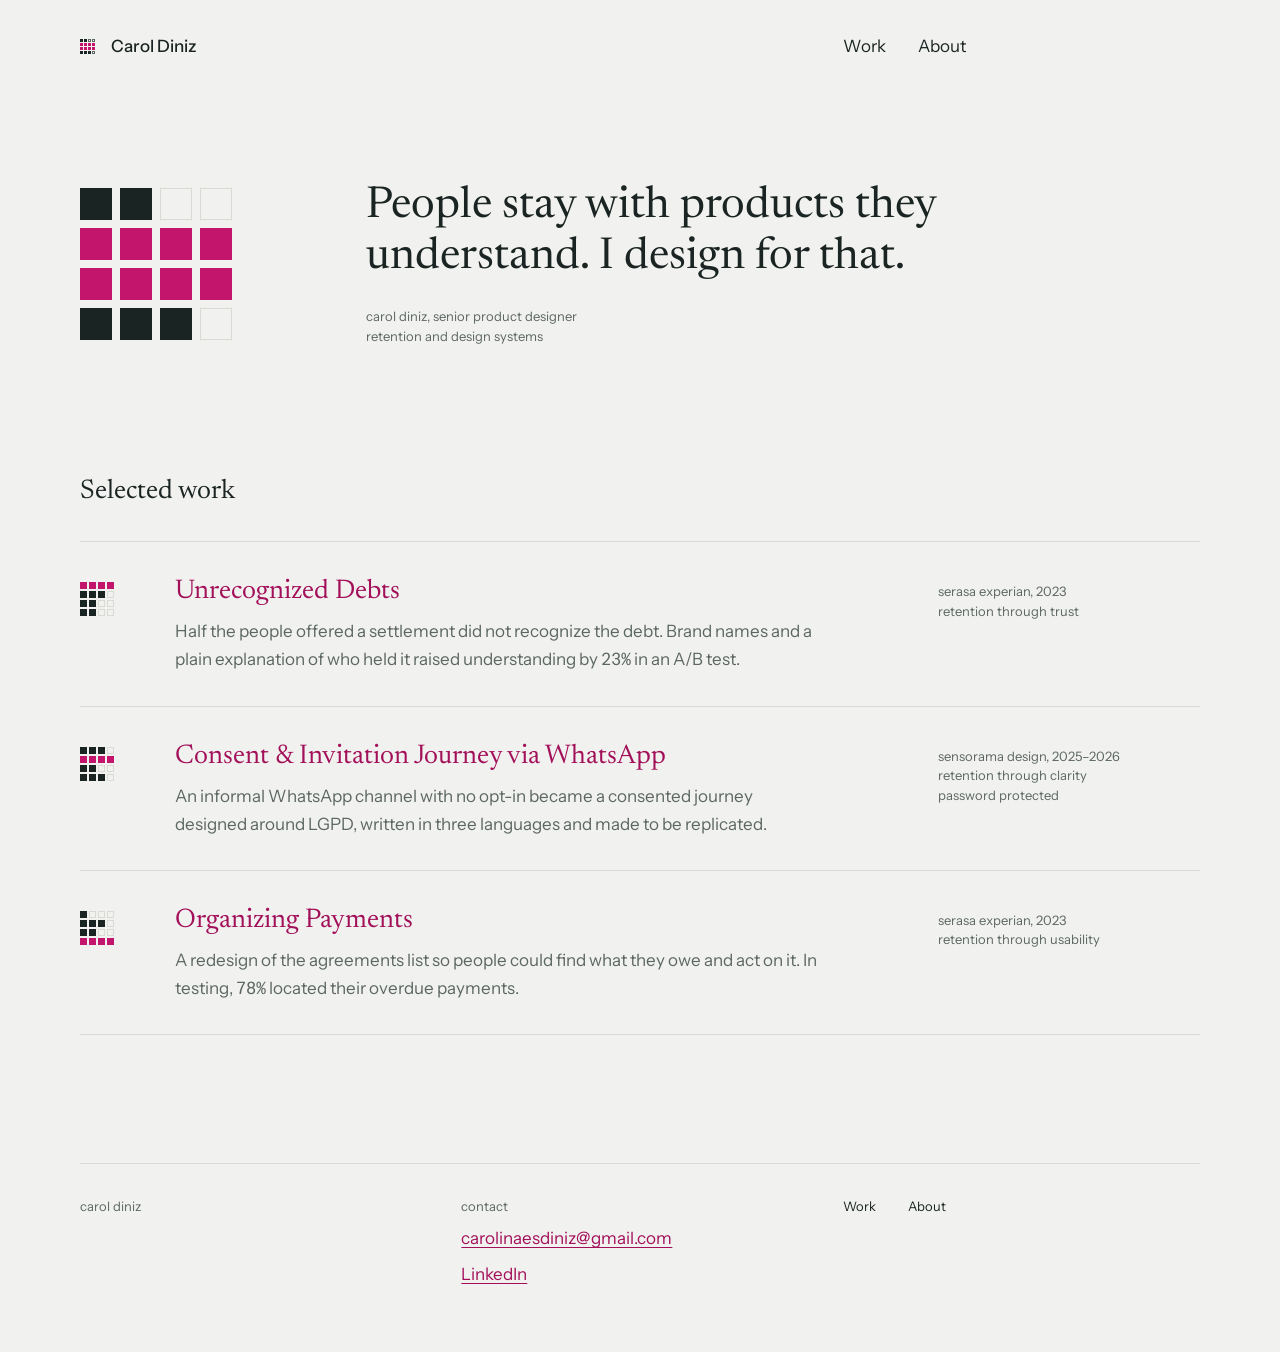
==== index.html @ 0426973d "initial commit" ====
<!doctype html>
<html lang="en">
<head>
<meta charset="utf-8">
<meta name="viewport" content="width=device-width, initial-scale=1, viewport-fit=cover">
<title>Carol Diniz</title>
<meta name="description" content="Carol Diniz, senior product designer working on retention and design systems. People stay with products they understand.">
<!-- link preview -->
<link rel="canonical" href="https://carolinaesdiniz.com/">
<meta property="og:type" content="website">
<meta property="og:site_name" content="Carol Diniz">
<meta property="og:title" content="Carol Diniz, senior product designer">
<meta property="og:description" content="People stay with products they understand. Senior product designer working on retention and design systems.">
<meta property="og:url" content="https://carolinaesdiniz.com/">
<meta property="og:image" content="https://carolinaesdiniz.com/img/og/home.png">
<meta property="og:image:width" content="1200">
<meta property="og:image:height" content="630">
<meta property="og:image:alt" content="Carol Diniz’s personal glyph next to the line “People stay with products they understand. I design for that.”">
<meta name="twitter:card" content="summary_large_image">
<!-- /link preview -->
<link rel="icon" href="favicon.svg" type="image/svg+xml">
<link rel="preconnect" href="https://fonts.googleapis.com">
<link rel="preconnect" href="https://fonts.gstatic.com" crossorigin>
<link rel="stylesheet" href="https://fonts.googleapis.com/css2?family=Instrument+Sans:wght@400;500&family=Newsreader:opsz,wght@6..72,400&display=swap">
<link rel="stylesheet" href="css/tokens.css">
<link rel="stylesheet" href="css/base.css">
<link rel="stylesheet" href="css/glyph.css">
<link rel="stylesheet" href="css/site.css">
</head>
<body>

<header class="frame grid site-header">
  <a class="home-link" href="index.html" aria-label="Carol Diniz, home">
    <span data-glyph="carol" data-size="xs" aria-hidden="true"></span>
    <span>Carol Diniz</span>
  </a>
  <nav class="site-nav" aria-label="Main">
    <a href="#work">Work</a>
    <a href="about.html">About</a>
  </nav>
</header>

<main>

  <section class="frame grid hero" aria-labelledby="statement">
    <div class="glyph-slot">
      <span data-glyph="carol" data-size="hero"></span>
    </div>
    <div class="statement">
      <h1 class="t-hero" id="statement">People stay with products they understand. I&nbsp;design for that.</h1>
      <p class="t-meta">carol diniz, senior product designer<br>retention and design systems</p>
    </div>
  </section>

  <section class="frame work" id="work" aria-labelledby="work-title">
    <h2 class="t-section" id="work-title">Selected work</h2>

    <ul class="work-list">

      <li class="grid work-item">
        <div class="glyph-slot"><span data-glyph="unrecognized-debts" data-size="s"></span></div>
        <div class="summary">
          <h3 class="t-section title"><a href="work/unrecognized-debts.html">Unrecognized Debts</a></h3>
          <p class="t-body">Half the people offered a settlement did not recognize the debt. Brand names and a plain explanation of who held it raised understanding by <span class="t-num">23%</span> in an A/B test.</p>
        </div>
        <p class="t-meta meta">serasa experian, 2023<br>retention through trust</p>
      </li>

      <li class="grid work-item">
        <div class="glyph-slot"><span data-glyph="whatsapp-consent-journey" data-size="s"></span></div>
        <div class="summary">
          <h3 class="t-section title"><a href="work/whatsapp-consent-journey.html">Consent &amp; Invitation Journey via WhatsApp</a></h3>
          <p class="t-body">An informal WhatsApp channel with no opt-in became a consented journey designed around LGPD, written in three languages and made to be replicated.</p>
        </div>
        <p class="t-meta meta">sensorama design, 2025–2026<br>retention through clarity<br>password protected</p>
      </li>

      <li class="grid work-item">
        <div class="glyph-slot"><span data-glyph="organizing-payments" data-size="s"></span></div>
        <div class="summary">
          <h3 class="t-section title"><a href="work/organizing-payments.html">Organizing Payments</a></h3>
          <p class="t-body">A redesign of the agreements list so people could find what they owe and act on it. In testing, <span class="t-num">78%</span> located their overdue payments.</p>
        </div>
        <p class="t-meta meta">serasa experian, 2023<br>retention through usability</p>
      </li>

    </ul>
  </section>

</main>

<footer class="frame">
  <div class="grid site-footer">
    <p class="t-meta">carol diniz</p>
    <div class="contact">
      <p class="t-meta">contact</p>
      <ul>
        <li><a href="mailto:carolinaesdiniz@gmail.com">carolinaesdiniz@gmail.com</a></li>
        <li><a href="https://www.linkedin.com/in/carolinaesdiniz/" rel="me">LinkedIn</a></li>
      </ul>
    </div>
    <nav aria-label="Footer">
      <a href="#work">Work</a>
      <a href="about.html">About</a>
    </nav>
  </div>
</footer>

<script src="js/data.js"></script>
<script src="js/glyph.js"></script>
</body>
</html>
---- css/tokens.css ----
/* ==========================================================
   Ponto — design tokens
   Source of truth: identidade-portfolio.md
   ========================================================== */

:root,
[data-theme="light"] {
  /* Color — light */
  --paper:       #F1F2EF;  /* background */
  --surface:     #FFFFFF;
  --ink:         #1A2422;  /* main text, ink glyph cells */
  --text-2:      #5C6663;  /* secondary text */
  --hairline:    #D8DAD4;
  --accent:      #C2156B;  /* anilina, graphic: glyph cells, focus ring */
  --accent-text: #A3105A;  /* anilina, text: links */
  color-scheme: light;

  /* Type families */
  --font-voice: "Newsreader", Georgia, "Times New Roman", serif;
  --font-ui:    "Instrument Sans", system-ui, -apple-system, "Segoe UI", sans-serif;

  /* Type scale (base 16px) */
  --fs-hero: 44px;    --lh-hero: 1.15;     /* serif, 30px on mobile */
  --fs-case: 34px;    --lh-case: 1.2;      /* serif */
  --fs-section: 27px; --lh-section: 1.3;   /* serif */
  --fs-sub: 21px;     --lh-sub: 1.4;       /* sans, weight 500 */
  --fs-body: 17px;    --lh-body: 1.65;     /* sans */
  --fs-long: 19px;    --lh-long: 1.75;     /* serif, long-form body */
  --fs-meta: 13px;    --lh-meta: 1.5;      /* sans */

  /* Line length */
  --measure-ui: 72ch;
  --measure-voice: 78ch;

  /* Spacing — every step is a multiple of 8 */
  --s1: 8px;
  --s2: 16px;
  --s3: 24px;
  --s4: 32px;
  --s6: 48px;
  --s8: 64px;
  --s12: 96px;
  --s16: 128px;

  /* Layout */
  --max: 1120px;
  --gutter: 24px;
  --columns: 12;
  --radius: 2px;      /* surfaces only; glyph cells are always 0 */
  --rule: 1px solid var(--hairline);

  /* Motion */
  --dur-fast: 120ms;
  --dur: 200ms;
  --ease-out: cubic-bezier(0.2, 0, 0, 1);
  --glyph-step: 40ms; /* delay between cells when the case glyph draws */
}

@media (max-width: 640px) {
  :root { --fs-hero: 30px; }
}

@media (prefers-color-scheme: dark) {
  :root:not([data-theme="light"]) {
    --paper:       #131A19;
    --surface:     #1A2221;
    --ink:         #ECEEE9;
    --text-2:      #9AA39F;
    --hairline:    #2C3533;
    --accent:      #FF71A8;
    --accent-text: #FF71A8;
    color-scheme: dark;
  }
}

[data-theme="dark"] {
  --paper:       #131A19;
  --surface:     #1A2221;
  --ink:         #ECEEE9;
  --text-2:      #9AA39F;
  --hairline:    #2C3533;
  --accent:      #FF71A8;
  --accent-text: #FF71A8;
  color-scheme: dark;
}
---- css/base.css ----
/* ==========================================================
   Ponto — base styles
   ========================================================== */

*, *::before, *::after { box-sizing: border-box; }

html { -webkit-text-size-adjust: 100%; }

body {
  margin: 0;
  background: var(--paper);
  color: var(--ink);
  font-family: var(--font-ui);
  font-size: var(--fs-body);
  line-height: var(--lh-body);
  font-weight: 400;
  -webkit-font-smoothing: antialiased;
  text-rendering: optimizeLegibility;
}

/* Page frame: 12 columns, 24px gutter, 1120px max, left aligned */
.frame {
  width: 100%;
  max-width: calc(var(--max) + 2 * var(--gutter));
  margin-inline: auto;          /* the frame sits in the window; content inside is left aligned */
  padding-inline: var(--gutter);
}
@media (max-width: 640px) {
  .frame { padding-inline: var(--s2); }
}

.grid {
  display: grid;
  grid-template-columns: repeat(var(--columns), minmax(0, 1fr));
  column-gap: var(--gutter);
}

/* Voice — serif */
.t-hero, .t-case, .t-section, .t-long {
  font-family: var(--font-voice);
  font-weight: 400;
  font-optical-sizing: auto;
  max-width: var(--measure-voice);
  text-wrap: balance;
}
.t-hero    { font-size: var(--fs-hero);    line-height: var(--lh-hero); }
.t-case    { font-size: var(--fs-case);    line-height: var(--lh-case); }
.t-section { font-size: var(--fs-section); line-height: var(--lh-section); }
.t-long    { font-size: var(--fs-long);    line-height: var(--lh-long); text-wrap: pretty; }

/* Interface — sans */
.t-sub  { font-size: var(--fs-sub);  line-height: var(--lh-sub);  font-weight: 500; max-width: var(--measure-ui); }
.t-body { font-size: var(--fs-body); line-height: var(--lh-body); max-width: var(--measure-ui); }
.t-meta { font-size: var(--fs-meta); line-height: var(--lh-meta); color: var(--text-2); }
/* metadata: lowercase, comma separated, never spaced caps, never middle dots */

.t-num { font-variant-numeric: tabular-nums; }

h1, h2, h3, h4, p, ul, ol, dl, figure { margin: 0; }

/* Links: accent text colour, no arrow glyphs */
a {
  color: var(--accent-text);
  text-decoration-line: underline;
  text-decoration-thickness: 1px;
  text-underline-offset: 3px;
  transition: text-decoration-color var(--dur-fast) var(--ease-out);
}
a:hover { text-decoration-thickness: 2px; }

/* Keyboard focus: accent ring, 2px offset, everywhere */
:focus-visible {
  outline: 2px solid var(--accent);
  outline-offset: 2px;
  border-radius: var(--radius);
}

button {
  font: inherit;
  color: var(--ink);
  background: var(--surface);
  border: var(--rule);
  border-radius: var(--radius);
  padding: var(--s1) var(--s2);
  cursor: pointer;
  transition: border-color var(--dur-fast) var(--ease-out);
}
button:hover { border-color: var(--ink); }

/* Separation is hairline + space. No shadows anywhere. */
.rule { border: 0; border-top: var(--rule); margin: 0; }

.visually-hidden {
  position: absolute !important;
  width: 1px; height: 1px;
  overflow: hidden; clip: rect(0 0 0 0);
  white-space: nowrap;
}
---- css/glyph.css ----
/* ==========================================================
   Ponto — glyph component
   Cells are square (radius 0), crisp, never rotated or mirrored.
   ========================================================== */

.glyph {
  display: block;
  flex: none;
  shape-rendering: crispEdges;
  overflow: visible;
}

.glyph .c-accent { fill: var(--accent); }
.glyph .c-ink    { fill: var(--ink); }
.glyph .c-empty  { fill: none; stroke: var(--hairline); stroke-width: 1; }

/* Approved resolution: at the smallest size the hairline disappears,
   so empty cells use the secondary text colour there. */
.glyph--xs .c-empty { stroke: var(--text-2); }

/* The one orchestrated moment: the case-page glyph draws itself
   cell by cell, row by row, 40ms apart, once. */
.glyph--draw rect {
  animation: glyph-cell var(--dur-fast) var(--ease-out) both;
  animation-delay: calc(var(--i) * var(--glyph-step));
}
@keyframes glyph-cell {
  from { opacity: 0; }
  to   { opacity: 1; }
}
@media (prefers-reduced-motion: reduce) {
  .glyph--draw rect { animation: none; }
}

/* 404 only: every cell is empty, so the outline uses the secondary
   text colour to stay visible (the hairline alone is 1.25:1). */
.glyph-empty .c-empty { stroke: var(--text-2); }
---- css/site.css ----
/* ==========================================================
   Ponto — site layout: header, home hero, work list, footer
   ========================================================== */

/* Header ---------------------------------------------------- */
.site-header {
  padding-block: var(--s4);
  align-items: center;
}
.site-header .home-link {
  grid-column: 1 / span 6;
  display: inline-flex;
  align-items: center;
  gap: var(--s2);
  justify-self: start;
  color: var(--ink);
  text-decoration: none;
  font-weight: 500;
}
.site-header .home-link:hover { text-decoration: underline; text-decoration-thickness: 1px; text-underline-offset: 3px; }
.site-nav {
  grid-column: 9 / span 4;
  display: flex;
  gap: var(--s4);
}
.site-nav a,
.site-footer nav a { color: var(--ink); text-decoration: none; }
.site-nav a:hover,
.site-nav a[aria-current="page"],
.site-footer nav a:hover { text-decoration: underline; text-decoration-thickness: 1px; text-underline-offset: 3px; }

/* Home hero ------------------------------------------------- */
.hero {
  padding-block: var(--s12) var(--s16);
  row-gap: var(--s4);
  align-items: start;
}
.hero .glyph-slot { grid-column: 1 / span 3; }
.hero .statement {
  grid-column: 4 / span 8;
  display: grid;
  gap: var(--s3);
  /* optically aligns the first line with the top row of the glyph */
  margin-top: -6px;
}
.hero .statement .t-meta { max-width: var(--measure-ui); }

/* Work list ------------------------------------------------- */
.work { display: grid; gap: var(--s4); padding-bottom: var(--s16); }
.work-list { list-style: none; padding: 0; border-bottom: var(--rule); }

.work-item {
  position: relative;
  padding-block: var(--s4);
  border-top: var(--rule);
  row-gap: var(--s2);
}
.work-item .glyph-slot { grid-column: 1 / span 1; padding-top: var(--s1); }
.work-item .summary {
  grid-column: 2 / span 7;
  display: grid;
  gap: var(--s1);
}
.work-item .summary .t-body { color: var(--text-2); }
.work-item .meta {
  grid-column: 10 / span 3;
  padding-top: var(--s1);
}

.work-item .title a {
  color: var(--accent-text);
  text-decoration-line: underline;
  text-decoration-color: transparent;
  text-decoration-thickness: 1px;
  text-underline-offset: 4px;
  transition: text-decoration-color var(--dur) var(--ease-out);
}
/* the whole row is the click target; the title carries the link */
.work-item .title a::after { content: ""; position: absolute; inset: 0; }
.work-item:hover .title a,
.work-item .title a:focus-visible { text-decoration-color: currentColor; }
.work-item .title a:focus-visible { outline: none; }
.work-item:has(a:focus-visible) {
  outline: 2px solid var(--accent);
  outline-offset: 2px;
  border-radius: var(--radius);
}

/* Footer ---------------------------------------------------- */
.site-footer {
  padding-block: var(--s4) var(--s8);
  border-top: var(--rule);
  align-items: baseline;
}
.site-footer { row-gap: var(--s3); }
.site-footer > .t-meta { grid-column: 1 / span 4; }
.site-footer .contact { grid-column: 5 / span 4; display: grid; gap: var(--s1); }
.site-footer .contact ul { list-style: none; padding: 0; display: grid; gap: var(--s1); }
.site-footer .contact a { overflow-wrap: anywhere; }
.site-footer nav { grid-column: 9 / span 4; display: flex; gap: var(--s4); font-size: var(--fs-meta); }

/* Tablet ---------------------------------------------------- */
@media (max-width: 960px) {
  .hero .glyph-slot { grid-column: 1 / -1; }
  .hero .statement { grid-column: 1 / span 10; margin-top: 0; }
  .work-item .glyph-slot { grid-column: 1 / span 2; }
  .work-item .summary { grid-column: 3 / span 10; }
  .work-item .meta { grid-column: 3 / span 10; padding-top: 0; }
  .site-nav { grid-column: 7 / span 6; }
  .site-footer > .t-meta { grid-column: 1 / span 6; }
  .site-footer .contact { grid-column: 7 / span 6; }
  .site-footer nav { grid-column: 7 / span 6; }
}

/* Phone ----------------------------------------------------- */
@media (max-width: 640px) {
  .site-header { padding-block: var(--s3); }
  .hero { padding-block: var(--s8) var(--s12); }
  .hero .statement { grid-column: 1 / -1; }
  .work-item .glyph-slot { grid-column: 1 / -1; padding-top: 0; }
  .work-item .summary,
  .work-item .meta { grid-column: 1 / -1; }
  .site-header .home-link { grid-column: 1 / span 7; }
  .site-nav { grid-column: 8 / span 5; gap: var(--s2); }
  .site-footer > .t-meta,
  .site-footer .contact,
  .site-footer nav { grid-column: 1 / -1; }
}
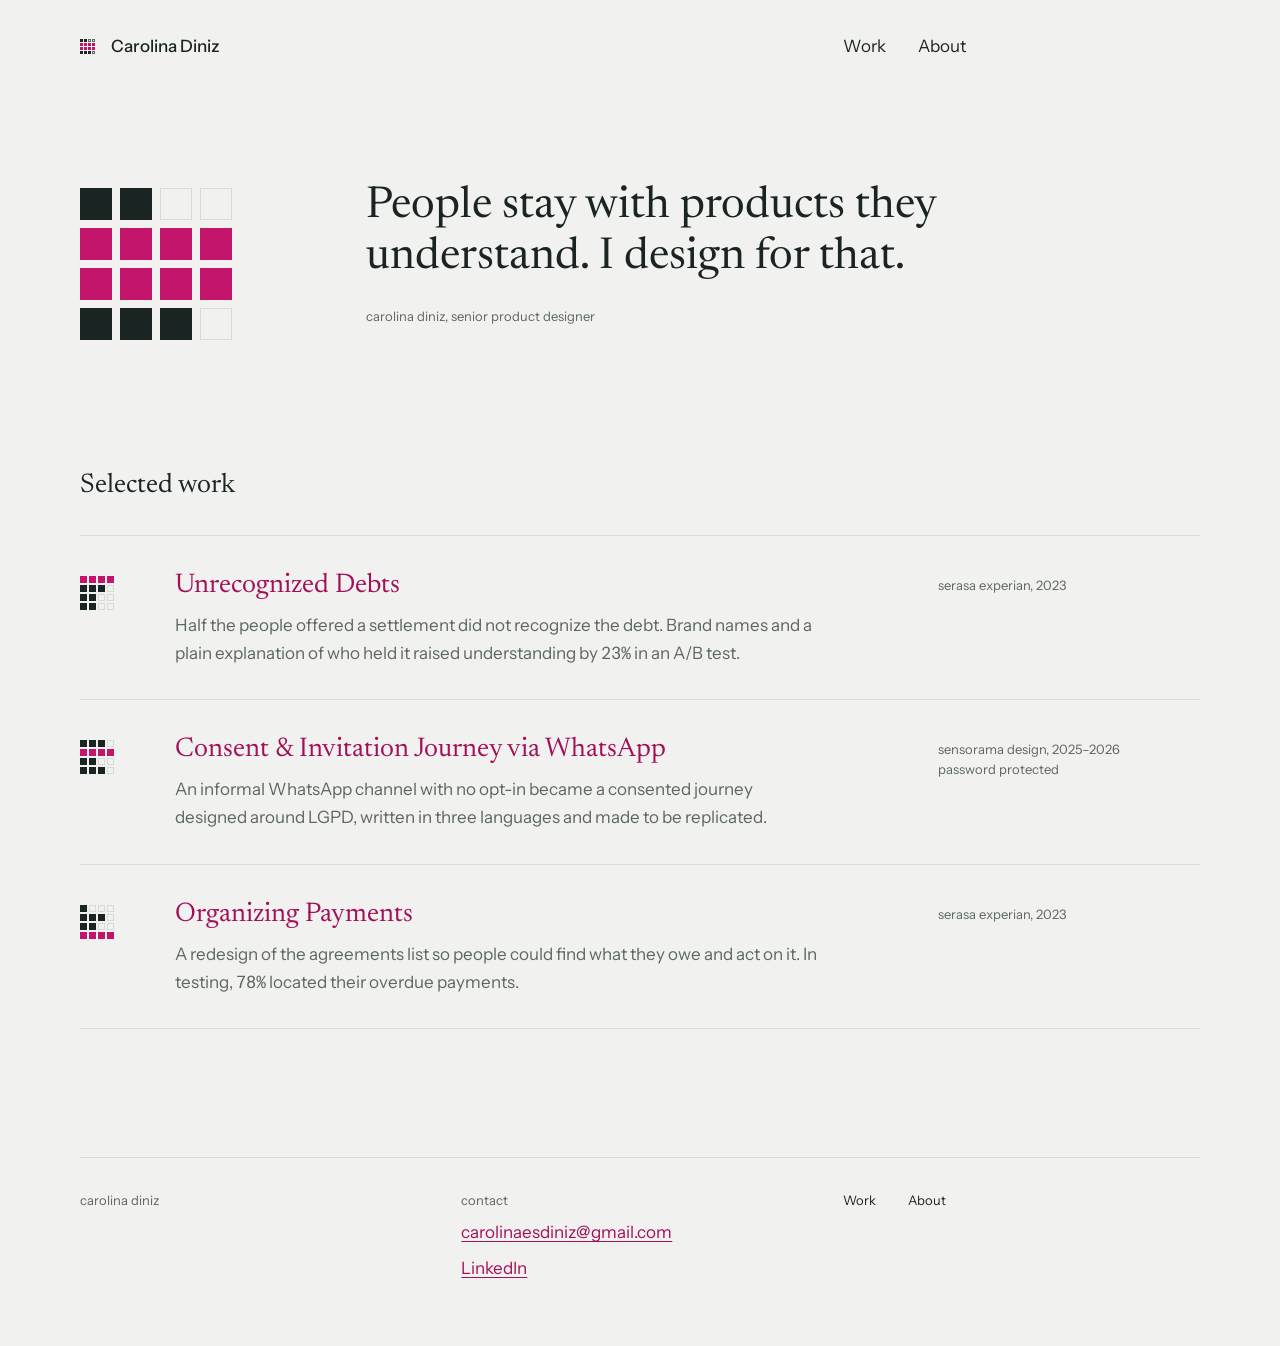
==== commit c872d2c6: "Update index.html" ====
--- a/index.html
+++ b/index.html
@@ -3,19 +3,19 @@
 <head>
 <meta charset="utf-8">
 <meta name="viewport" content="width=device-width, initial-scale=1, viewport-fit=cover">
-<title>Carol Diniz</title>
-<meta name="description" content="Carol Diniz, senior product designer working on retention and design systems. People stay with products they understand.">
+<title>Carolina Diniz</title>
+<meta name="description" content="Carolina Diniz, senior product designer making complex products clear to the people who use them. People stay with products they understand.">
 <!-- link preview -->
 <link rel="canonical" href="https://carolinaesdiniz.com/">
 <meta property="og:type" content="website">
-<meta property="og:site_name" content="Carol Diniz">
-<meta property="og:title" content="Carol Diniz, senior product designer">
-<meta property="og:description" content="People stay with products they understand. Senior product designer working on retention and design systems.">
+<meta property="og:site_name" content="Carolina Diniz">
+<meta property="og:title" content="Carolina Diniz, senior product designer">
+<meta property="og:description" content="People stay with products they understand. Senior product designer making complex products clear to the people who use them.">
 <meta property="og:url" content="https://carolinaesdiniz.com/">
 <meta property="og:image" content="https://carolinaesdiniz.com/img/og/home.png">
 <meta property="og:image:width" content="1200">
 <meta property="og:image:height" content="630">
-<meta property="og:image:alt" content="Carol Diniz’s personal glyph next to the line “People stay with products they understand. I design for that.”">
+<meta property="og:image:alt" content="Carolina Diniz’s personal glyph next to the line “People stay with products they understand. I design for that.”">
 <meta name="twitter:card" content="summary_large_image">
 <!-- /link preview -->
 <link rel="icon" href="favicon.svg" type="image/svg+xml">
@@ -30,9 +30,9 @@
 <body>
 
 <header class="frame grid site-header">
-  <a class="home-link" href="index.html" aria-label="Carol Diniz, home">
+  <a class="home-link" href="index.html" aria-label="Carolina Diniz, home">
     <span data-glyph="carol" data-size="xs" aria-hidden="true"></span>
-    <span>Carol Diniz</span>
+    <span>Carolina Diniz</span>
   </a>
   <nav class="site-nav" aria-label="Main">
     <a href="#work">Work</a>
@@ -48,7 +48,7 @@
     </div>
     <div class="statement">
       <h1 class="t-hero" id="statement">People stay with products they understand. I&nbsp;design for that.</h1>
-      <p class="t-meta">carol diniz, senior product designer<br>retention and design systems</p>
+      <p class="t-meta">carolina diniz, senior product designer</p>
     </div>
   </section>
 
@@ -63,7 +63,7 @@
           <h3 class="t-section title"><a href="work/unrecognized-debts.html">Unrecognized Debts</a></h3>
           <p class="t-body">Half the people offered a settlement did not recognize the debt. Brand names and a plain explanation of who held it raised understanding by <span class="t-num">23%</span> in an A/B test.</p>
         </div>
-        <p class="t-meta meta">serasa experian, 2023<br>retention through trust</p>
+        <p class="t-meta meta">serasa experian, 2023</p>
       </li>
 
       <li class="grid work-item">
@@ -72,7 +72,7 @@
           <h3 class="t-section title"><a href="work/whatsapp-consent-journey.html">Consent &amp; Invitation Journey via WhatsApp</a></h3>
           <p class="t-body">An informal WhatsApp channel with no opt-in became a consented journey designed around LGPD, written in three languages and made to be replicated.</p>
         </div>
-        <p class="t-meta meta">sensorama design, 2025–2026<br>retention through clarity<br>password protected</p>
+        <p class="t-meta meta">sensorama design, 2025–2026<br>password protected</p>
       </li>
 
       <li class="grid work-item">
@@ -81,7 +81,7 @@
           <h3 class="t-section title"><a href="work/organizing-payments.html">Organizing Payments</a></h3>
           <p class="t-body">A redesign of the agreements list so people could find what they owe and act on it. In testing, <span class="t-num">78%</span> located their overdue payments.</p>
         </div>
-        <p class="t-meta meta">serasa experian, 2023<br>retention through usability</p>
+        <p class="t-meta meta">serasa experian, 2023</p>
       </li>
 
     </ul>
@@ -91,7 +91,7 @@
 
 <footer class="frame">
   <div class="grid site-footer">
-    <p class="t-meta">carol diniz</p>
+    <p class="t-meta">carolina diniz</p>
     <div class="contact">
       <p class="t-meta">contact</p>
       <ul>
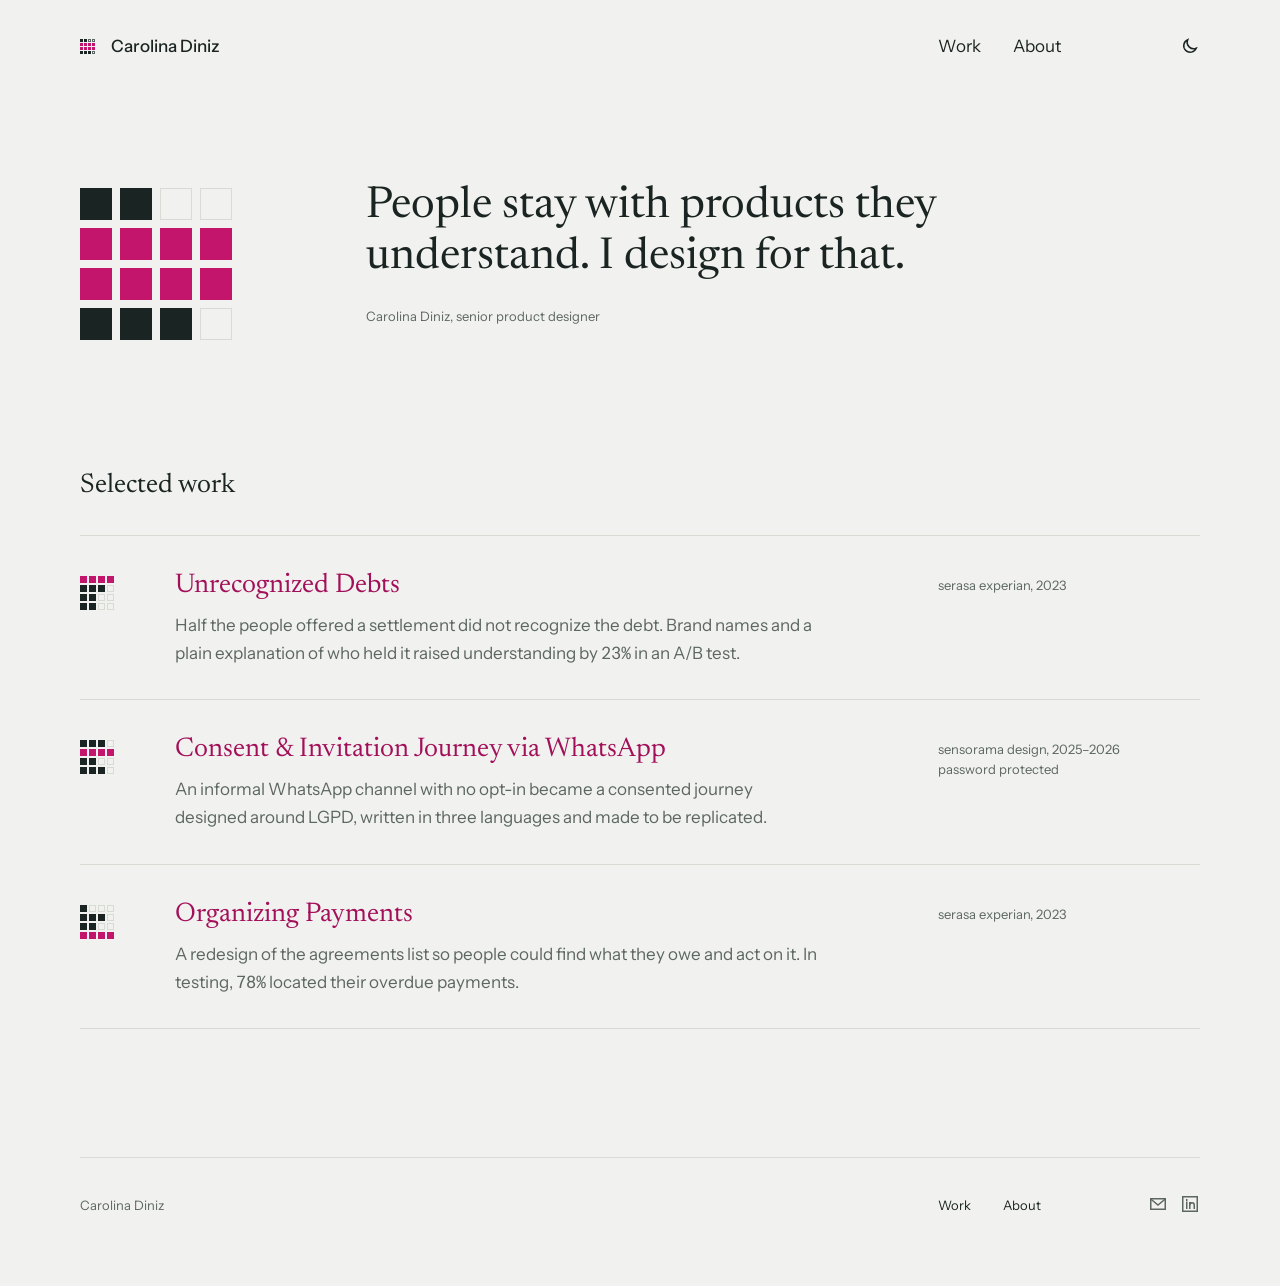
==== commit dd5e0317: "Theme switch, glyph legend on every case and About, nav aligned to the grid, contact as icon buttons" ====
--- a/index.html
+++ b/index.html
@@ -12,13 +12,14 @@
 <meta property="og:title" content="Carolina Diniz, senior product designer">
 <meta property="og:description" content="People stay with products they understand. Senior product designer making complex products clear to the people who use them.">
 <meta property="og:url" content="https://carolinaesdiniz.com/">
-<meta property="og:image" content="https://carolinaesdiniz.com/img/og/home.png">
+<meta property="og:image" content="https://carolinaesdiniz.com/img/og/home.png?v=2">
 <meta property="og:image:width" content="1200">
 <meta property="og:image:height" content="630">
 <meta property="og:image:alt" content="Carolina Diniz’s personal glyph next to the line “People stay with products they understand. I design for that.”">
 <meta name="twitter:card" content="summary_large_image">
 <!-- /link preview -->
 <link rel="icon" href="favicon.svg" type="image/svg+xml">
+<script src="js/theme.js"></script>
 <link rel="preconnect" href="https://fonts.googleapis.com">
 <link rel="preconnect" href="https://fonts.gstatic.com" crossorigin>
 <link rel="stylesheet" href="https://fonts.googleapis.com/css2?family=Instrument+Sans:wght@400;500&family=Newsreader:opsz,wght@6..72,400&display=swap">
@@ -34,10 +35,16 @@
     <span data-glyph="carol" data-size="xs" aria-hidden="true"></span>
     <span>Carolina Diniz</span>
   </a>
-  <nav class="site-nav" aria-label="Main">
-    <a href="#work">Work</a>
-    <a href="about.html">About</a>
-  </nav>
+  <div class="header-end">
+    <nav class="site-nav" aria-label="Main">
+      <a href="#work">Work</a>
+      <a href="about.html">About</a>
+    </nav>
+    <button class="icon-btn theme-toggle" type="button" aria-label="Switch theme" title="Switch theme">
+      <svg class="i-moon" viewBox="0 0 20 20" aria-hidden="true" focusable="false"><path d="M16.25 12.25A6.5 6.5 0 0 1 7.75 3.75a6.5 6.5 0 1 0 8.5 8.5Z"/></svg>
+      <svg class="i-sun" viewBox="0 0 20 20" aria-hidden="true" focusable="false"><circle cx="10" cy="10" r="3.25"/><path d="M10 2.5v2M10 15.5v2M2.5 10h2M15.5 10h2M4.7 4.7l1.4 1.4M13.9 13.9l1.4 1.4M4.7 15.3l1.4-1.4M13.9 6.1l1.4-1.4"/></svg>
+    </button>
+  </div>
 </header>
 
 <main>
@@ -48,7 +55,7 @@
     </div>
     <div class="statement">
       <h1 class="t-hero" id="statement">People stay with products they understand. I&nbsp;design for that.</h1>
-      <p class="t-meta">carolina diniz, senior product designer</p>
+      <p class="t-meta">Carolina Diniz, senior product designer</p>
     </div>
   </section>
 
@@ -91,18 +98,17 @@
 
 <footer class="frame">
   <div class="grid site-footer">
-    <p class="t-meta">carolina diniz</p>
-    <div class="contact">
-      <p class="t-meta">contact</p>
-      <ul>
-        <li><a href="mailto:carolinaesdiniz@gmail.com">carolinaesdiniz@gmail.com</a></li>
-        <li><a href="https://www.linkedin.com/in/carolinaesdiniz/" rel="me">LinkedIn</a></li>
+    <p class="t-meta">Carolina Diniz</p>
+    <div class="footer-end">
+      <nav aria-label="Footer">
+        <a href="#work">Work</a>
+        <a href="about.html">About</a>
+      </nav>
+      <ul class="contact" aria-label="Contact">
+        <li><a class="icon-btn" href="mailto:carolinaesdiniz@gmail.com" aria-label="Email, carolinaesdiniz@gmail.com" title="carolinaesdiniz@gmail.com"><svg viewBox="0 0 20 20" aria-hidden="true" focusable="false"><rect x="2.75" y="4.75" width="14.5" height="10.5"/><path d="M3 5.25l7 5.75 7-5.75"/></svg></a></li>
+        <li><a class="icon-btn" href="https://www.linkedin.com/in/carolinaesdiniz/" rel="me" aria-label="LinkedIn" title="LinkedIn"><svg viewBox="0 0 20 20" aria-hidden="true" focusable="false"><rect x="2.75" y="2.75" width="14.5" height="14.5"/><path d="M6.75 8.75v5.5M6.75 5.75v1M9.75 14.25v-5.5M9.75 11.25c0-1.5 1-2.5 2.25-2.5s2.25 1 2.25 2.5v3"/></svg></a></li>
       </ul>
     </div>
-    <nav aria-label="Footer">
-      <a href="#work">Work</a>
-      <a href="about.html">About</a>
-    </nav>
   </div>
 </footer>
 
--- a/css/site.css
+++ b/css/site.css
@@ -18,13 +18,55 @@
   font-weight: 500;
 }
 .site-header .home-link:hover { text-decoration: underline; text-decoration-thickness: 1px; text-underline-offset: 3px; }
+/* Right side of the header: the nav starts on column 10, the same
+   column as the metadata in the work lists; the theme button closes
+   the group on the right edge of the grid. */
+.header-end {
+  grid-column: 10 / span 3;
+  display: flex;
+  align-items: center;
+  gap: var(--s4);
+}
 .site-nav {
-  grid-column: 9 / span 4;
   display: flex;
   gap: var(--s4);
+  margin-inline-end: auto;
 }
 .site-nav a,
 .site-footer nav a { color: var(--ink); text-decoration: none; }
+
+/* Icon buttons: theme switch, contact. Quiet until pointed at.
+   32px target, 20px icon; the negative end margin puts the icon,
+   not the box, on the grid edge. */
+.icon-btn {
+  display: inline-grid;
+  place-items: center;
+  width: var(--s4);
+  height: var(--s4);
+  padding: 0;
+  margin-block: -2px;
+  color: var(--ink);
+  background: transparent;
+  border: 1px solid transparent;
+  border-radius: var(--radius);
+  text-decoration: none;
+  transition: border-color var(--dur-fast) var(--ease-out), color var(--dur-fast) var(--ease-out);
+}
+.icon-btn:hover { border-color: var(--hairline); text-decoration: none; }
+.icon-btn svg {
+  width: 20px; height: 20px; display: block;
+  fill: none; stroke: currentColor; stroke-width: 1.5;
+  stroke-linecap: square; stroke-linejoin: miter;
+}
+.header-end > .icon-btn:last-child,
+.site-footer .contact li:last-child .icon-btn { margin-inline-end: -6px; }
+
+/* Theme switch: needs JavaScript, so it only shows when it works */
+.theme-toggle { display: none; }
+.has-js .theme-toggle { display: inline-grid; }
+.theme-toggle .i-sun { display: none; }
+[data-theme="dark"] .theme-toggle .i-sun { display: block; }
+[data-theme="dark"] .theme-toggle .i-moon { display: none; }
 .site-nav a:hover,
 .site-nav a[aria-current="page"],
 .site-footer nav a:hover { text-decoration: underline; text-decoration-thickness: 1px; text-underline-offset: 3px; }
@@ -90,14 +132,21 @@
 .site-footer {
   padding-block: var(--s4) var(--s8);
   border-top: var(--rule);
-  align-items: baseline;
+  align-items: center;
+  row-gap: var(--s3);
 }
-.site-footer { row-gap: var(--s3); }
-.site-footer > .t-meta { grid-column: 1 / span 4; }
-.site-footer .contact { grid-column: 5 / span 4; display: grid; gap: var(--s1); }
-.site-footer .contact ul { list-style: none; padding: 0; display: grid; gap: var(--s1); }
-.site-footer .contact a { overflow-wrap: anywhere; }
-.site-footer nav { grid-column: 9 / span 4; display: flex; gap: var(--s4); font-size: var(--fs-meta); }
+.site-footer > .t-meta { grid-column: 1 / span 9; }
+/* Same column as the header nav; contact closes the row on the grid edge */
+.site-footer .footer-end {
+  grid-column: 10 / span 3;
+  display: flex;
+  align-items: center;
+  gap: var(--s4);
+}
+.site-footer nav { display: flex; gap: var(--s4); font-size: var(--fs-meta); margin-inline-end: auto; }
+.site-footer .contact { list-style: none; padding: 0; margin: 0; display: flex; gap: 0; }
+.site-footer .contact .icon-btn { color: var(--text-2); }
+.site-footer .contact .icon-btn:hover { color: var(--ink); }
 
 /* Tablet ---------------------------------------------------- */
 @media (max-width: 960px) {
@@ -106,10 +155,12 @@
   .work-item .glyph-slot { grid-column: 1 / span 2; }
   .work-item .summary { grid-column: 3 / span 10; }
   .work-item .meta { grid-column: 3 / span 10; padding-top: 0; }
-  .site-nav { grid-column: 7 / span 6; }
+  /* no column 10 to meet here: the group sits on the right edge of the grid */
+  .header-end,
+  .site-footer .footer-end { grid-column: 7 / span 6; justify-content: flex-end; }
+  .site-nav,
+  .site-footer nav { margin-inline-end: 0; }
   .site-footer > .t-meta { grid-column: 1 / span 6; }
-  .site-footer .contact { grid-column: 7 / span 6; }
-  .site-footer nav { grid-column: 7 / span 6; }
 }
 
 /* Phone ----------------------------------------------------- */
@@ -121,8 +172,8 @@
   .work-item .summary,
   .work-item .meta { grid-column: 1 / -1; }
   .site-header .home-link { grid-column: 1 / span 7; }
-  .site-nav { grid-column: 8 / span 5; gap: var(--s2); }
-  .site-footer > .t-meta,
-  .site-footer .contact,
-  .site-footer nav { grid-column: 1 / -1; }
+  .header-end { grid-column: 8 / span 5; gap: var(--s2); }
+  .site-nav { gap: var(--s2); }
+  .site-footer > .t-meta { grid-column: 1 / -1; }
+  .site-footer .footer-end { grid-column: 1 / -1; justify-content: space-between; }
 }
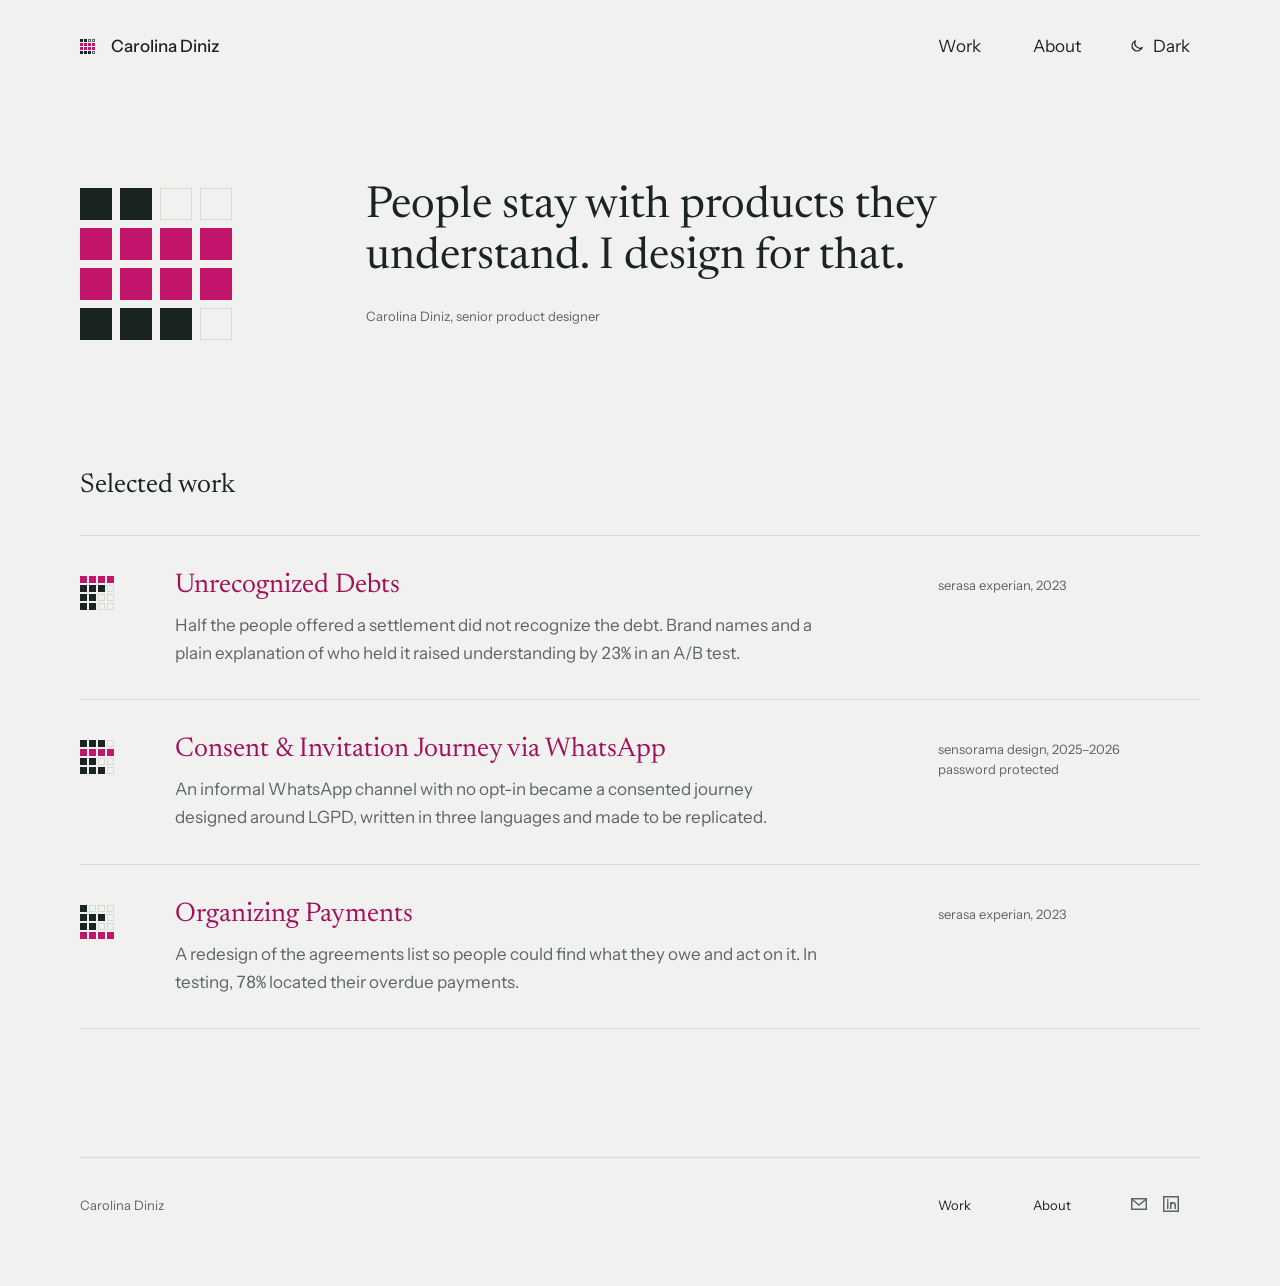
==== commit 64f58552: "Header and footer on the grid: Work, About and the theme switch each start on a column; theme switch" ====
--- a/index.html
+++ b/index.html
@@ -12,7 +12,7 @@
 <meta property="og:title" content="Carolina Diniz, senior product designer">
 <meta property="og:description" content="People stay with products they understand. Senior product designer making complex products clear to the people who use them.">
 <meta property="og:url" content="https://carolinaesdiniz.com/">
-<meta property="og:image" content="https://carolinaesdiniz.com/img/og/home.png?v=2">
+<meta property="og:image" content="https://carolinaesdiniz.com/img/og/home.png?v=3">
 <meta property="og:image:width" content="1200">
 <meta property="og:image:height" content="630">
 <meta property="og:image:alt" content="Carolina Diniz’s personal glyph next to the line “People stay with products they understand. I design for that.”">
@@ -40,9 +40,9 @@
       <a href="#work">Work</a>
       <a href="about.html">About</a>
     </nav>
-    <button class="icon-btn theme-toggle" type="button" aria-label="Switch theme" title="Switch theme">
+    <button class="icon-btn theme-toggle" type="button" aria-label="Switch theme">
       <svg class="i-moon" viewBox="0 0 20 20" aria-hidden="true" focusable="false"><path d="M16.25 12.25A6.5 6.5 0 0 1 7.75 3.75a6.5 6.5 0 1 0 8.5 8.5Z"/></svg>
-      <svg class="i-sun" viewBox="0 0 20 20" aria-hidden="true" focusable="false"><circle cx="10" cy="10" r="3.25"/><path d="M10 2.5v2M10 15.5v2M2.5 10h2M15.5 10h2M4.7 4.7l1.4 1.4M13.9 13.9l1.4 1.4M4.7 15.3l1.4-1.4M13.9 6.1l1.4-1.4"/></svg>
+      <svg class="i-sun" viewBox="0 0 20 20" aria-hidden="true" focusable="false"><circle cx="10" cy="10" r="3.25"/><path d="M10 2.5v2M10 15.5v2M2.5 10h2M15.5 10h2M4.7 4.7l1.4 1.4M13.9 13.9l1.4 1.4M4.7 15.3l1.4-1.4M13.9 6.1l1.4-1.4"/></svg><span class="theme-label">Dark</span>
     </button>
   </div>
 </header>
--- a/css/site.css
+++ b/css/site.css
@@ -18,26 +18,41 @@
   font-weight: 500;
 }
 .site-header .home-link:hover { text-decoration: underline; text-decoration-thickness: 1px; text-underline-offset: 3px; }
-/* Right side of the header: the nav starts on column 10, the same
-   column as the metadata in the work lists; the theme button closes
-   the group on the right edge of the grid. */
-.header-end {
-  grid-column: 10 / span 3;
-  display: flex;
-  align-items: center;
-  gap: var(--s4);
-}
-.site-nav {
-  display: flex;
-  gap: var(--s4);
-  margin-inline-end: auto;
-}
+/* Right side of the header and footer ------------------------
+   Every item starts on a column line. Desktop: Work on column 10
+   (the same column as the metadata in the work lists), About on 11,
+   the theme switch (or the contact icons) on 12. Tablet: the same
+   three items on columns 7, 9 and 11. Phone: they drop to their own
+   row, left aligned. Subgrid keeps the items on the page grid. */
+.header-end,
+.site-footer .footer-end {
+  grid-column: 10 / -1;
+  display: grid;
+  grid-template-columns: subgrid;
+  align-items: center;
+}
+.site-nav,
+.site-footer nav {
+  grid-column: 1 / span 2;
+  display: grid;
+  grid-template-columns: subgrid;
+  align-items: center;
+}
+.site-nav > a,
+.site-footer nav > a { grid-column: span 1; justify-self: start; }
+.header-end > .theme-toggle,
+.site-footer .contact { grid-column: 3 / span 1; justify-self: start; }
+
 .site-nav a,
 .site-footer nav a { color: var(--ink); text-decoration: none; }
-
-/* Icon buttons: theme switch, contact. Quiet until pointed at.
-   32px target, 20px icon; the negative end margin puts the icon,
-   not the box, on the grid edge. */
+.site-footer nav { font-size: var(--fs-meta); }
+.site-nav a:hover,
+.site-nav a[aria-current="page"],
+.site-footer nav a:hover { text-decoration: underline; text-decoration-thickness: 1px; text-underline-offset: 3px; }
+
+/* Icon buttons (contact). Quiet until pointed at.
+   32px target, 20px icon; the negative start margin puts the icon,
+   not the box, on the column line. */
 .icon-btn {
   display: inline-grid;
   place-items: center;
@@ -53,23 +68,45 @@
   transition: border-color var(--dur-fast) var(--ease-out), color var(--dur-fast) var(--ease-out);
 }
 .icon-btn:hover { border-color: var(--hairline); text-decoration: none; }
-.icon-btn svg {
-  width: 20px; height: 20px; display: block;
+.icon-btn svg,
+.theme-toggle svg {
+  display: block;
   fill: none; stroke: currentColor; stroke-width: 1.5;
   stroke-linecap: square; stroke-linejoin: miter;
 }
-.header-end > .icon-btn:last-child,
-.site-footer .contact li:last-child .icon-btn { margin-inline-end: -6px; }
-
-/* Theme switch: needs JavaScript, so it only shows when it works */
-.theme-toggle { display: none; }
-.has-js .theme-toggle { display: inline-grid; }
+.icon-btn svg { width: 20px; height: 20px; }
+.site-footer .contact { list-style: none; padding: 0; margin: 0 0 0 -6px; display: flex; gap: 0; }
+.site-footer .contact .icon-btn { color: var(--text-2); }
+.site-footer .contact .icon-btn:hover { color: var(--ink); }
+
+/* Theme switch: a text button that reads like the nav next to it.
+   Icon + the name of the theme it switches to ("Dark" / "Light").
+   Needs JavaScript, so it only shows when it works. */
+.theme-toggle,
+.theme-toggle.icon-btn {
+  display: none;
+  width: auto;
+  height: auto;
+  margin: 0;
+  padding: 0;
+  gap: var(--s1);
+  align-items: center;
+  font: inherit;
+  line-height: inherit;
+  color: var(--ink);
+  background: none;
+  border: 0;
+  white-space: nowrap;
+}
+.has-js .theme-toggle { display: inline-flex; }
+.theme-toggle svg { width: 16px; height: 16px; flex: none; }
+.theme-toggle:hover { border: 0; }
+.theme-toggle:hover .theme-label {
+  text-decoration: underline; text-decoration-thickness: 1px; text-underline-offset: 3px;
+}
 .theme-toggle .i-sun { display: none; }
 [data-theme="dark"] .theme-toggle .i-sun { display: block; }
 [data-theme="dark"] .theme-toggle .i-moon { display: none; }
-.site-nav a:hover,
-.site-nav a[aria-current="page"],
-.site-footer nav a:hover { text-decoration: underline; text-decoration-thickness: 1px; text-underline-offset: 3px; }
 
 /* Home hero ------------------------------------------------- */
 .hero {
@@ -136,17 +173,6 @@
   row-gap: var(--s3);
 }
 .site-footer > .t-meta { grid-column: 1 / span 9; }
-/* Same column as the header nav; contact closes the row on the grid edge */
-.site-footer .footer-end {
-  grid-column: 10 / span 3;
-  display: flex;
-  align-items: center;
-  gap: var(--s4);
-}
-.site-footer nav { display: flex; gap: var(--s4); font-size: var(--fs-meta); margin-inline-end: auto; }
-.site-footer .contact { list-style: none; padding: 0; margin: 0; display: flex; gap: 0; }
-.site-footer .contact .icon-btn { color: var(--text-2); }
-.site-footer .contact .icon-btn:hover { color: var(--ink); }
 
 /* Tablet ---------------------------------------------------- */
 @media (max-width: 960px) {
@@ -155,11 +181,15 @@
   .work-item .glyph-slot { grid-column: 1 / span 2; }
   .work-item .summary { grid-column: 3 / span 10; }
   .work-item .meta { grid-column: 3 / span 10; padding-top: 0; }
-  /* no column 10 to meet here: the group sits on the right edge of the grid */
+  /* no column 10 to meet here: Work, About and the switch start on 7, 9, 11 */
   .header-end,
-  .site-footer .footer-end { grid-column: 7 / span 6; justify-content: flex-end; }
+  .site-footer .footer-end { grid-column: 7 / -1; }
   .site-nav,
-  .site-footer nav { margin-inline-end: 0; }
+  .site-footer nav { grid-column: 1 / span 4; }
+  .site-nav > a,
+  .site-footer nav > a { grid-column: span 2; }
+  .header-end > .theme-toggle,
+  .site-footer .contact { grid-column: 5 / span 2; }
   .site-footer > .t-meta { grid-column: 1 / span 6; }
 }
 
@@ -171,9 +201,12 @@
   .work-item .glyph-slot { grid-column: 1 / -1; padding-top: 0; }
   .work-item .summary,
   .work-item .meta { grid-column: 1 / -1; }
-  .site-header .home-link { grid-column: 1 / span 7; }
-  .header-end { grid-column: 8 / span 5; gap: var(--s2); }
-  .site-nav { gap: var(--s2); }
+  /* columns are too narrow to hold a word: the nav takes its own row */
+  .site-header { row-gap: var(--s2); }
+  .site-header .home-link { grid-column: 1 / -1; }
+  .header-end,
+  .site-footer .footer-end { grid-column: 1 / -1; display: flex; gap: var(--s3); }
+  .site-nav,
+  .site-footer nav { display: flex; gap: var(--s3); }
   .site-footer > .t-meta { grid-column: 1 / -1; }
-  .site-footer .footer-end { grid-column: 1 / -1; justify-content: space-between; }
-}
+}
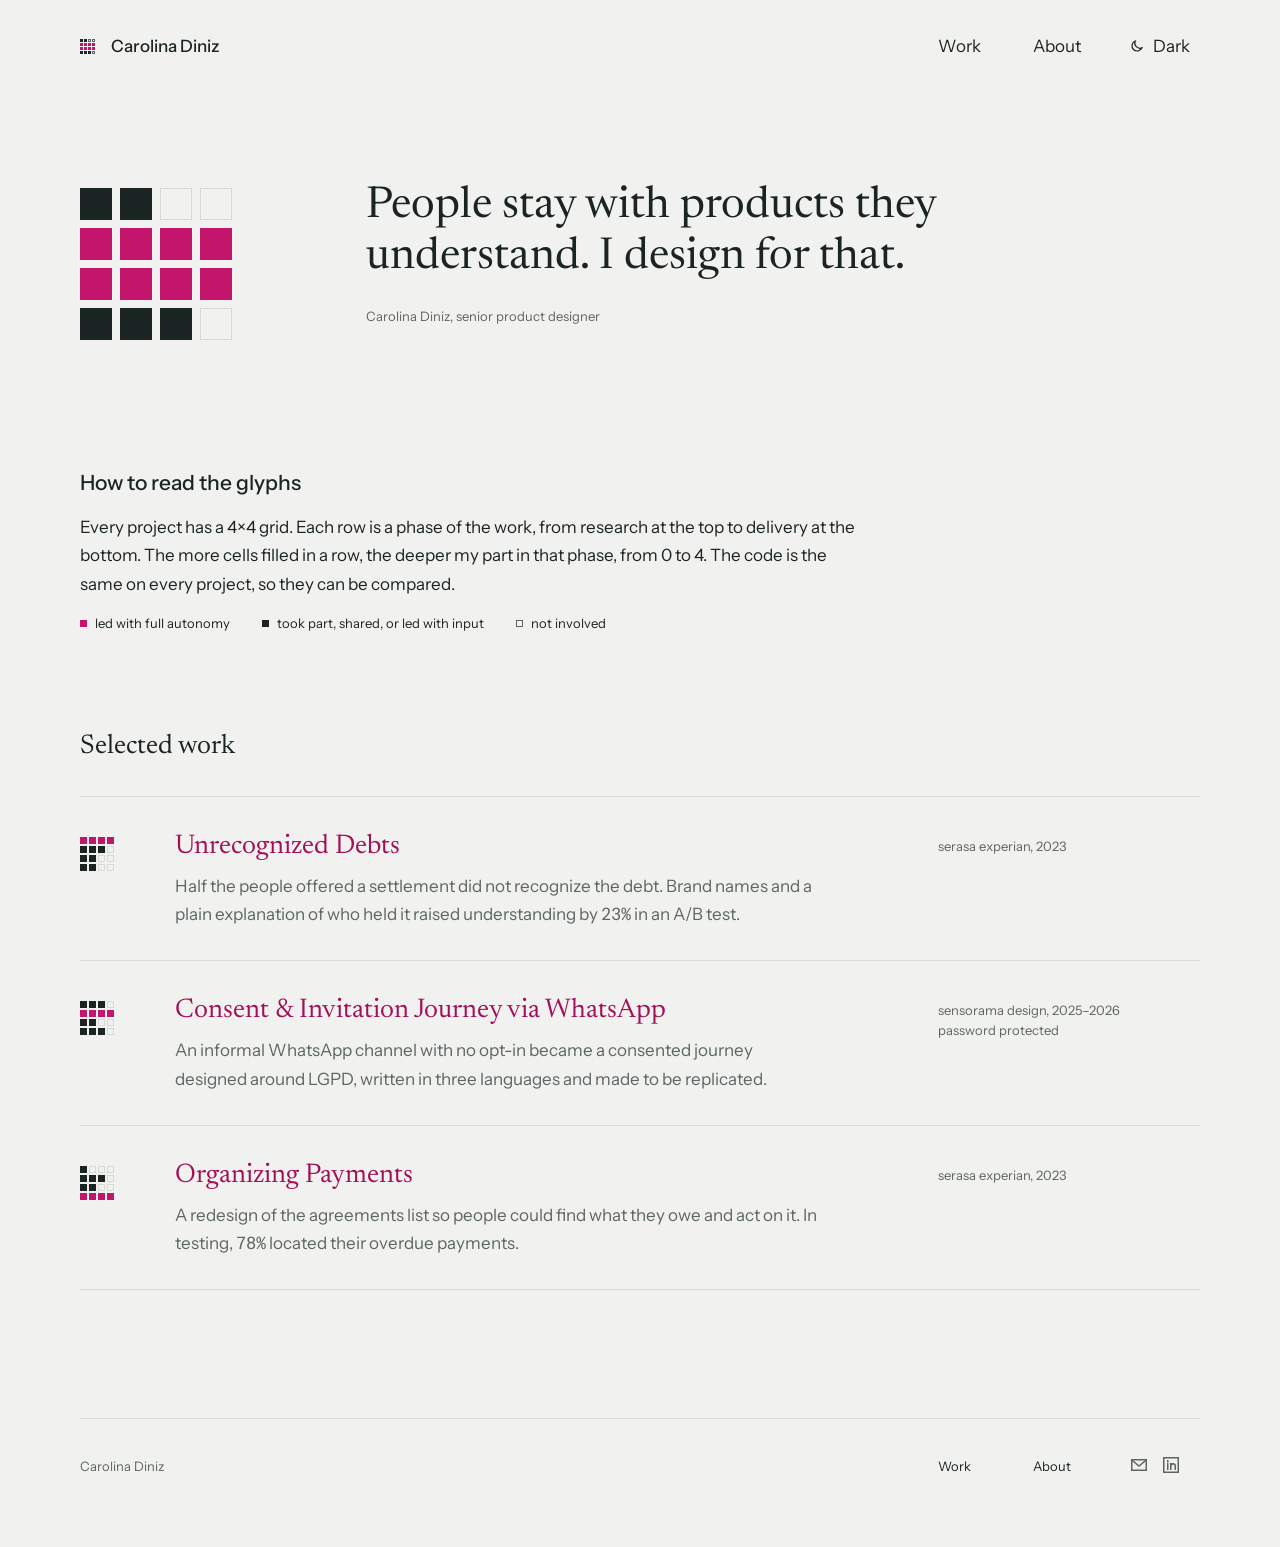
==== commit 1a9701d9: "Glyph legend: full explanation on the home page, keys only on cases and About Co-Authored-By: Claude" ====
--- a/index.html
+++ b/index.html
@@ -59,6 +59,16 @@
     </div>
   </section>
 
+  <aside class="frame home-legend" aria-labelledby="legend-title">
+    <h2 class="t-sub" id="legend-title">How to read the glyphs</h2>
+    <p class="t-body">Every project has a 4×4 grid. Each row is a phase of the work, from research at the top to delivery at the bottom. The more cells filled in a row, the deeper my part in that phase, from 0 to 4. The code is the same on every project, so they can be compared.</p>
+    <ul class="legend-keys">
+      <li><svg width="7" height="7" viewBox="0 0 7 7" aria-hidden="true"><rect class="k-accent" width="7" height="7"/></svg>led with full autonomy</li>
+      <li><svg width="7" height="7" viewBox="0 0 7 7" aria-hidden="true"><rect class="k-ink" width="7" height="7"/></svg>took part, shared, or led with input</li>
+      <li><svg width="7" height="7" viewBox="0 0 7 7" aria-hidden="true"><rect class="k-empty" x=".5" y=".5" width="6" height="6"/></svg>not involved</li>
+    </ul>
+  </aside>
+
   <section class="frame work" id="work" aria-labelledby="work-title">
     <h2 class="t-section" id="work-title">Selected work</h2>
 
--- a/css/site.css
+++ b/css/site.css
@@ -123,6 +123,25 @@
   margin-top: -6px;
 }
 .hero .statement .t-meta { max-width: var(--measure-ui); }
+
+/* Glyph legend -------------------------------------------
+   Keys are shared with the case pages; the explanation lives here only. */
+.home-legend { display: grid; gap: var(--s2); padding-bottom: var(--s12); }
+.home-legend .t-body { max-width: var(--measure-ui); }
+.legend-keys {
+  list-style: none;
+  padding: 0;
+  display: flex;
+  flex-wrap: wrap;
+  gap: var(--s1) var(--s4);
+  font-size: var(--fs-meta);
+  line-height: var(--lh-meta);
+}
+.legend-keys li { display: inline-flex; align-items: center; gap: var(--s1); }
+.legend-keys svg { flex: none; shape-rendering: crispEdges; }
+.legend-keys .k-accent { fill: var(--accent); }
+.legend-keys .k-ink { fill: var(--ink); }
+.legend-keys .k-empty { fill: none; stroke: var(--text-2); stroke-width: 1; }
 
 /* Work list ------------------------------------------------- */
 .work { display: grid; gap: var(--s4); padding-bottom: var(--s16); }
